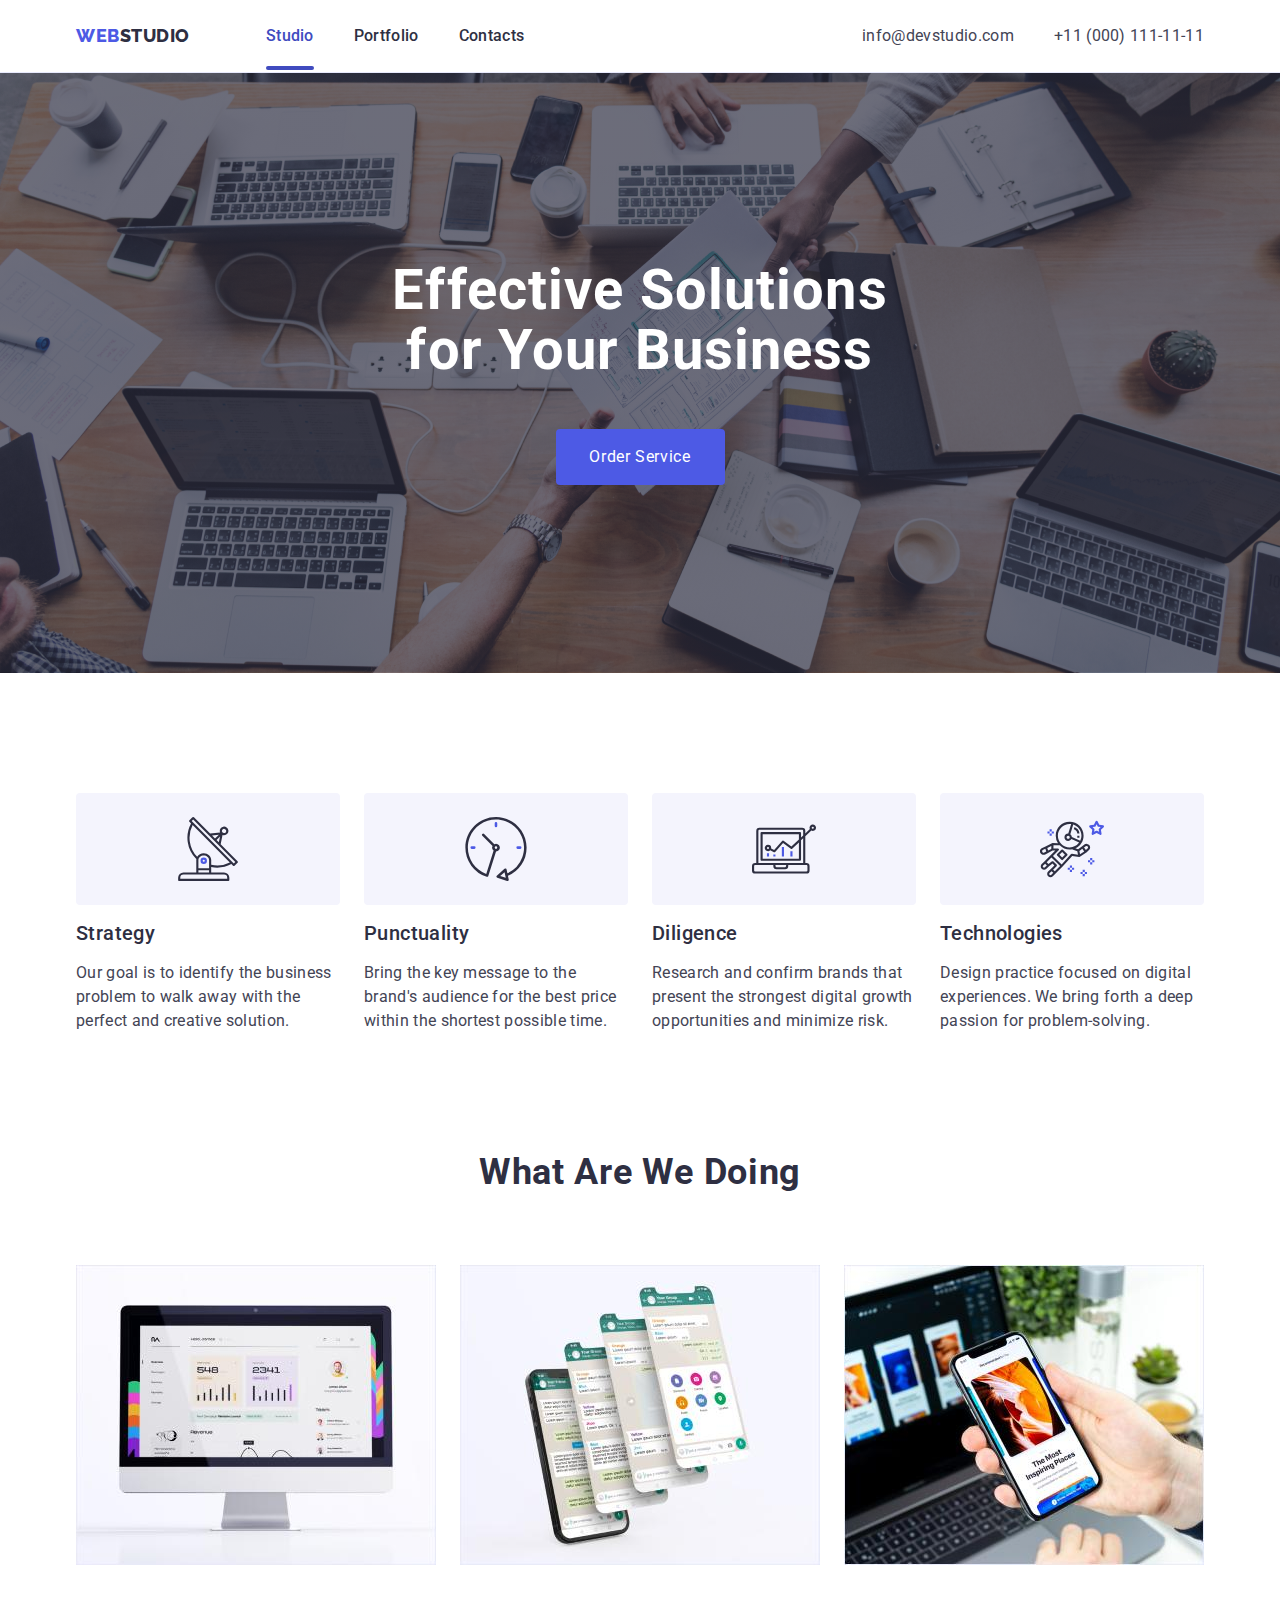
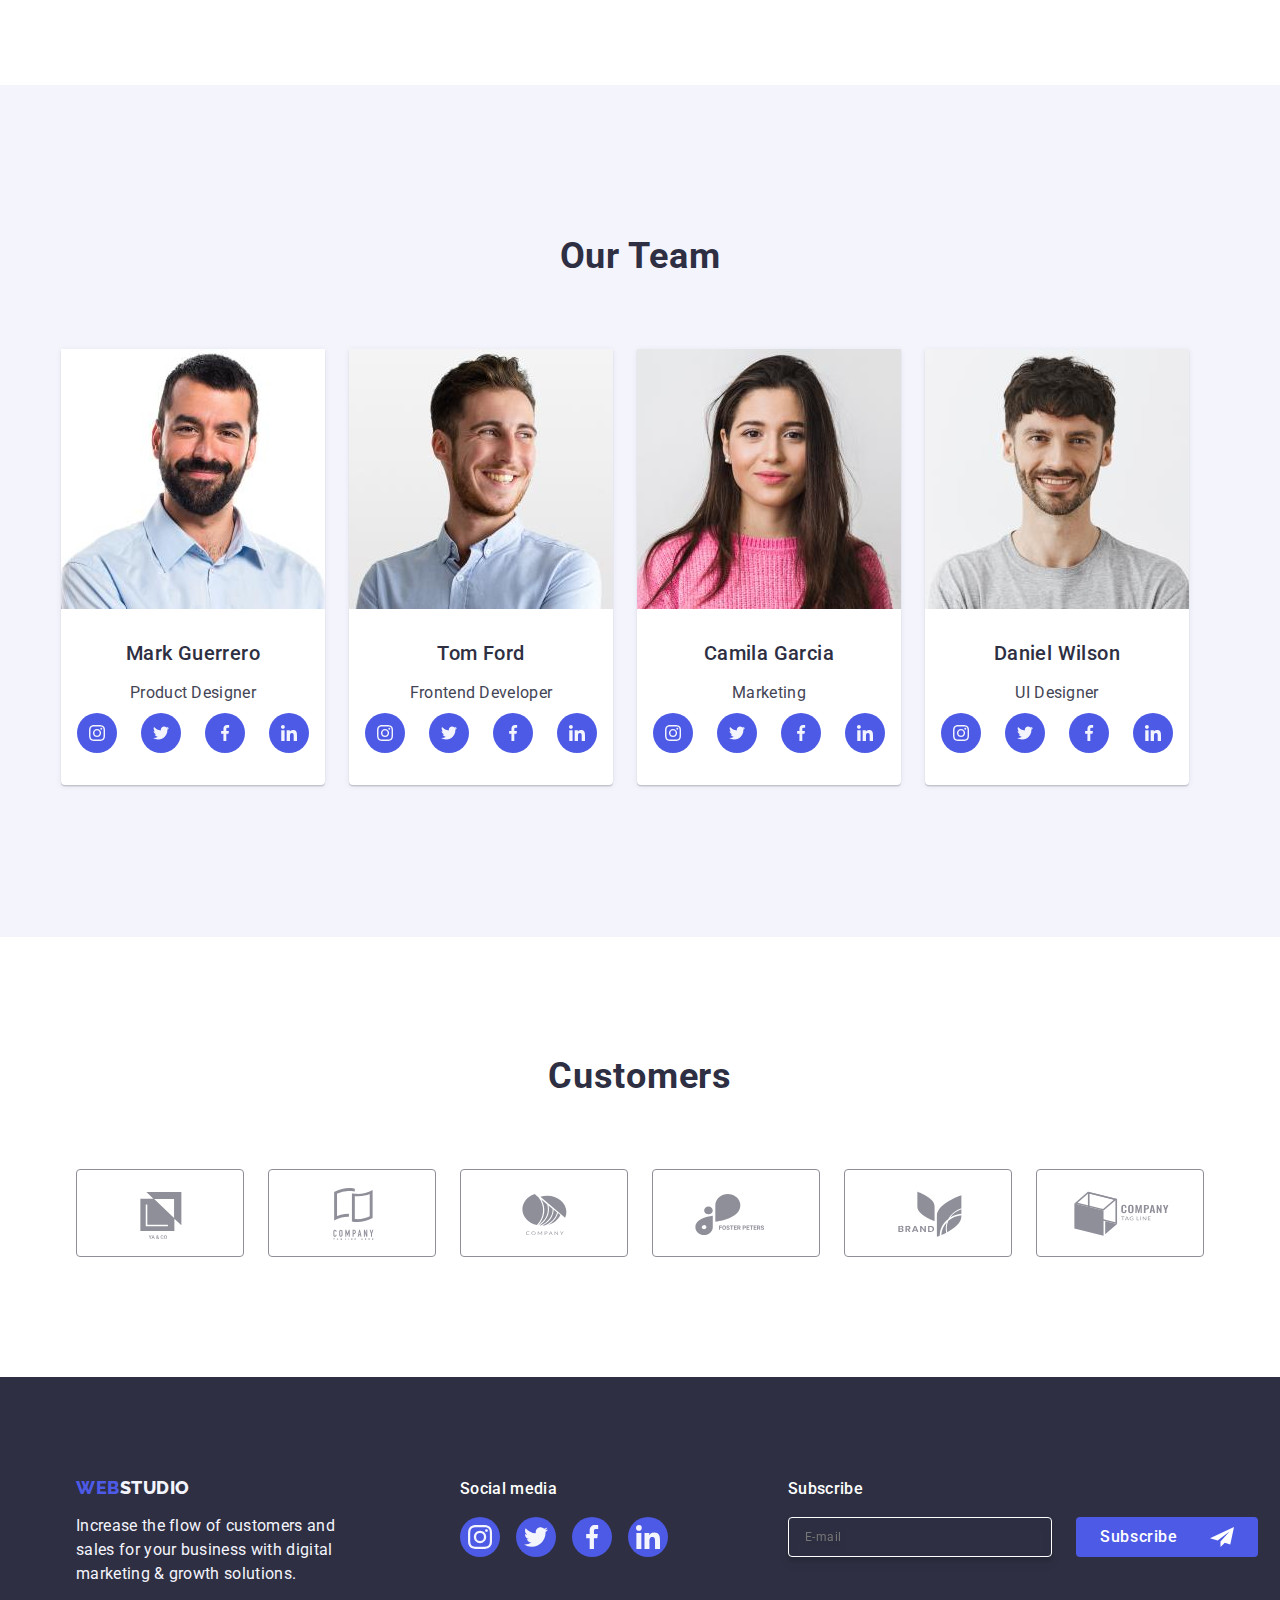
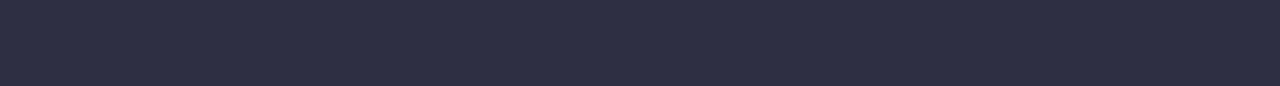
==== index.html @ 80190046 "fixed divs" ====
<!DOCTYPE html>
<html lang="en">
  <head>
    <meta charset="UTF-8" />
    <meta name="viewport" content="width=device-width, initial-scale=1.0" />

    <title>WEBSTUDIO</title>
    <link rel="preconnect" href="https://fonts.googleapis.com" />
    <link rel="preconnect" href="https://fonts.gstatic.com" crossorigin />
    <link
      href="https://fonts.googleapis.com/css2?family=Raleway:wght@800&family=Roboto:wght@400;500;700;900&display=swap"
      rel="stylesheet"
    />
    <link rel="shortcut icon" href="images/Web.png" type="images/Web.png" />
    <link
      href="https://cdn.jsdelivr.net/npm/modern-normalize@2.0.0/modern-normalize.min.css"
      rel="stylesheet"
    />
    <link rel="stylesheet" href="./css/styles.css" />
  </head>
  <body>
    <!--header section-->
    <header class="header">
      <div class="container header-container">
        <nav class="header-nav">
          <a class="logo link" href="./index.html"
            >Web<span class="logo-second">Studio</span></a
          >
          <ul class="list header-list">
            <li>
              <a class="nav-link link current" href="./index.html">Studio</a>
            </li>
            <li>
              <a class="nav-link link" href="./portfolio.html">Portfolio</a>
            </li>
            <li><a class="nav-link link" href="">Contacts</a></li>
          </ul>
        </nav>
        <address class="address">
          <ul class="list address-container">
            <li>
              <a class="nav-contact link" href="mailto:info@devstudio.com"
                >info@devstudio.com</a
              >
            </li>
            <li>
              <a class="nav-contact link" href="tel:+110001111111"
                >+11 (000) 111-11-11</a
              >
            </li>
          </ul>
        </address>
      </div>
    </header>
    <!--main block-->
    <main>
      <!--hero image-->
      <section class="hero-section">
        <div class="container hero-container">
          <h1 class="hero">Effective Solutions for Your Business</h1>
          <button class="btn-hero" type="button" data-modal-open>
            Order Service
          </button>
        </div>
      </section>

      <!--section 1-->
      <section class="section strategy-section">
        <div class="container">
          <h2 class="visually-hidden">Strategy</h2>
          <ul class="list strategy-container">
            <li class="strategy-element">
              <div class="strategy-link">
                <svg class="strategy-icon" width="64" height="64">
                  <use href="./images/icons.svg#icon-antenna"></use>
                </svg>
              </div>
              <h3 class="small_header">Strategy</h3>
              <p class="description">
                Our goal is to identify the business problem to walk away with
                the perfect and creative solution.
              </p>
            </li>
            <li class="strategy-element">
              <div class="strategy-link">
                <svg class="strategy-icon" width="64" height="64">
                  <use href="./images/icons.svg#icon-clock"></use>
                </svg>
              </div>
              <h3 class="small_header">Punctuality</h3>
              <p class="description">
                Bring the key message to the brand's audience for the best price
                within the shortest possible time.
              </p>
            </li>
            <li class="strategy-element">
              <div class="strategy-link">
                <svg class="strategy-icon" width="64" height="64">
                  <use href="./images/icons.svg#icon-diagram"></use>
                </svg>
              </div>
              <h3 class="small_header">Diligence</h3>
              <p class="description">
                Research and confirm brands that present the strongest digital
                growth opportunities and minimize risk.
              </p>
            </li>
            <li class="strategy-element">
              <div class="strategy-link">
                <svg class="strategy-icon" width="64" height="64">
                  <use href="./images/icons.svg#icon-astronaut"></use>
                </svg>
              </div>
              <h3 class="small_header">Technologies</h3>
              <p class="description">
                Design practice focused on digital experiences. We bring forth a
                deep passion for problem-solving.
              </p>
            </li>
          </ul>
        </div>
      </section>
      <!--section 2-->

      <section id="Port" class="section doing-section">
        <div class="container">
          <h2 class="middle_header">What are we doing</h2>
          <ul class="list doing-container">
            <li class="doing-elemment">
              <img
                alt="Doing 1"
                width="360"
                src="./images/section2/Rectangle71.jpg"
              />
            </li>
            <li class="doing-elemment">
              <img
                alt="Doing 2"
                width="360"
                src="./images/section2/Rectangle71_1.jpg"
              />
            </li>
            <li class="doing-elemment">
              <img
                alt="Doing 3"
                width="360"
                src="./images/section2/Rectangle71_2.jpg"
              />
            </li>
          </ul>
        </div>
      </section>
      <!--section 3-->
      <section id="Cont" class="section team-section">
        <div class="container team-container">
          <h2 class="middle_header">Our Team</h2>
          <ul class="list team-list">
            <li class="team-item">
              <img alt="Team 1" width="264" src="./images/section3/img.jpg" />
              <div class="card">
                <h3 class="small_header team-header">Mark Guerrero</h3>
                <p class="description team-description">Product Designer</p>
                <ul class="team-links list">
                  <li class="empty">
                    <a class="team-link" href="">
                      <svg class="team-icon" width="16" height="16">
                        <use href="./images/icons.svg#icon-instagram"></use>
                      </svg>
                    </a>
                  </li>
                  <li class="empty">
                    <a class="team-link" href="">
                      <svg class="team-icon" width="16" height="16">
                        <use href="./images/icons.svg#icon-twitter"></use>
                      </svg>
                    </a>
                  </li>
                  <li class="empty">
                    <a class="team-link" href="">
                      <svg class="team-icon" width="16" height="16">
                        <use href="./images/icons.svg#icon-facebook"></use>
                      </svg>
                    </a>
                  </li>
                  <li class="empty">
                    <a class="team-link" href="">
                      <svg class="team-icon" width="16" height="16">
                        <use href="./images/icons.svg#icon-linkedin"></use>
                      </svg>
                    </a>
                  </li>
                </ul>
              </div>
            </li>
            <li class="team-item">
              <img alt="Team 2" width="264" src="./images/section3/img_1.jpg" />
              <div class="card">
                <h3 class="small_header team-header">Tom Ford</h3>
                <p class="description team-description">Frontend Developer</p>
                <ul class="team-links list">
                  <li>
                    <a class="team-link" href="">
                      <svg class="team-icon" width="16" height="16">
                        <use href="./images/icons.svg#icon-instagram"></use>
                      </svg>
                    </a>
                  </li>
                  <li>
                    <a class="team-link" href="">
                      <svg class="team-icon" width="16" height="16">
                        <use href="./images/icons.svg#icon-twitter"></use>
                      </svg>
                    </a>
                  </li>
                  <li>
                    <a class="team-link" href="">
                      <svg class="team-icon" width="16" height="16">
                        <use href="./images/icons.svg#icon-facebook"></use>
                      </svg>
                    </a>
                  </li>
                  <li>
                    <a class="team-link" href="">
                      <svg class="team-icon" width="16" height="16">
                        <use href="./images/icons.svg#icon-linkedin"></use>
                      </svg>
                    </a>
                  </li>
                </ul>
              </div>
            </li>
            <li class="team-item">
              <img alt="Team 3" width="264" src="./images/section3/img_2.jpg" />
              <div class="card">
                <h3 class="small_header team-header">Camila Garcia</h3>
                <p class="description team-description">Marketing</p>
                <ul class="team-links list">
                  <li>
                    <a class="team-link" href="">
                      <svg class="team-icon" width="16" height="16">
                        <use href="./images/icons.svg#icon-instagram"></use>
                      </svg>
                    </a>
                  </li>
                  <li>
                    <a class="team-link" href="">
                      <svg class="team-icon" width="16" height="16">
                        <use href="./images/icons.svg#icon-twitter"></use>
                      </svg>
                    </a>
                  </li>
                  <li>
                    <a class="team-link" href="">
                      <svg class="team-icon" width="16" height="16">
                        <use href="./images/icons.svg#icon-facebook"></use>
                      </svg>
                    </a>
                  </li>
                  <li>
                    <a class="team-link" href="">
                      <svg class="team-icon" width="16" height="16">
                        <use href="./images/icons.svg#icon-linkedin"></use>
                      </svg>
                    </a>
                  </li>
                </ul>
              </div>
            </li>
            <li class="team-item">
              <img alt="Team 4" width="264" src="./images/section3/img_3.jpg" />
              <div class="card">
                <h3 class="small_header team-header">Daniel Wilson</h3>
                <p class="description team-description">UI Designer</p>
                <ul class="team-links list">
                  <li>
                    <a class="team-link" href="">
                      <svg class="team-icon" width="16" height="16">
                        <use href="./images/icons.svg#icon-instagram"></use>
                      </svg>
                    </a>
                  </li>
                  <li>
                    <a class="team-link" href="">
                      <svg class="team-icon" width="16" height="16">
                        <use href="./images/icons.svg#icon-twitter"></use>
                      </svg>
                    </a>
                  </li>
                  <li>
                    <a class="team-link" href="">
                      <svg class="team-icon" width="16" height="16">
                        <use href="./images/icons.svg#icon-facebook"></use>
                      </svg>
                    </a>
                  </li>
                  <li>
                    <a class="team-link" href="">
                      <svg class="team-icon" width="16" height="16">
                        <use href="./images/icons.svg#icon-linkedin"></use>
                      </svg>
                    </a>
                  </li>
                </ul>
              </div>
            </li>
          </ul>
        </div>
      </section>
      <!--section 4-->
      <section class="section customers-section">
        <div class="container">
          <h2 class="middle_header">Customers</h2>
          <ul class="list customers-list">
            <li class="customers-item">
              <a href="" class="customers-link">
                <svg class="customers-icon" width="104" height="56">
                  <use href="./images/icons.svg#icon-Logo-6"></use>
                </svg>
              </a>
            </li>
            <li class="customers-item">
              <a href="" class="customers-link">
                <svg class="customers-icon" width="104" height="56">
                  <use href="./images/icons.svg#icon-Logo-7"></use>
                </svg>
              </a>
            </li>
            <li class="customers-item">
              <a href="" class="customers-link">
                <svg class="customers-icon" width="104" height="56">
                  <use href="./images/icons.svg#icon-Logo-8"></use>
                </svg>
              </a>
            </li>
            <li class="customers-item">
              <a href="" class="customers-link">
                <svg class="customers-icon" width="104" height="56">
                  <use href="./images/icons.svg#icon-Logo-11"></use>
                </svg>
              </a>
            </li>
            <li class="customers-item">
              <a href="" class="customers-link">
                <svg class="customers-icon" width="104" height="56">
                  <use href="./images/icons.svg#icon-Logo-9"></use>
                </svg>
              </a>
            </li>
            <li class="customers-item">
              <a href="" class="customers-link">
                <svg class="customers-icon" width="104" height="56">
                  <use href="./images/icons.svg#icon-Logo-10"></use>
                </svg>
              </a>
            </li>
          </ul>
        </div>
      </section>
    </main>
    <footer class="footer">
      <div class="container footer-container">
        <div class="footer-info">
          <a class="logo link logo-footer" href="./index.html"
            >Web<span class="logo-third">Studio</span>
          </a>
          <p class="summary">
            Increase the flow of customers and sales for your business with
            digital marketing & growth solutions.
          </p>
        </div>
        <div class="footer-info">
          <p class="footer-social">Social media</p>
          <ul class="footer-social-links list">
            <li class="empty">
              <a class="footer-social-link" href="#">
                <svg class="footer-social-icon" width="24" height="24">
                  <use href="./images/icons.svg#icon-instagram"></use>
                </svg>
              </a>
            </li>
            <li class="empty">
              <a class="footer-social-link" href="#">
                <svg class="footer-social-icon" width="24" height="24">
                  <use href="./images/icons.svg#icon-twitter"></use>
                </svg>
              </a>
            </li>
            <li class="empty">
              <a class="footer-social-link" href="#">
                <svg class="footer-social-icon" width="24" height="24">
                  <use href="./images/icons.svg#icon-facebook"></use>
                </svg>
              </a>
            </li>
            <li class="empty">
              <a class="footer-social-link" href="#">
                <svg class="footer-social-icon" width="24" height="24">
                  <use href="./images/icons.svg#icon-linkedin"></use>
                </svg>
              </a>
            </li>
          </ul>
        </div>
        <div class="empty">
          <p class="footer-subscribe-text">Subscribe</p>
          <form name="subscribe_form" class="footer-subscribe-form">
            <label class="empty">
              <input
                type="email"
                name="subscribe-email"
                placeholder="E-mail"
                class="footer-subscribe-input"
            /></label>
            <button type="submit" class="footer-subscribe-button">
              Subscribe
              <svg class="footer-subscribe-icon" width="24" height="24">
                <use href="./images/icons.svg#icon-send"></use>
              </svg>
            </button>
          </form>
        </div>
      </div>
    </footer>
    <div class="backdrop is-hidden" data-modal>
      <div class="modal">
        <button type="button" class="modal-button" data-modal-close>
          <svg class="modal-svg" width="8" height="8">
            <use href="./images/icons.svg#icon-close-black"></use>
          </svg>
        </button>
        <p class="modal-header">
          Leave your contacts and we will call you back
        </p>
        <form name="order_form" autocomplete="on">
          <div class="modal-form">
            <label class="modal-label" for="user-name">
              <span class="modal-header-name">Name</span>
            </label>
            <div class="modal-input-container">
              <input
                class="modal-input"
                type="text"
                name="user-name"
                id="user-name"
              />
              <svg class="modal-icon" width="8" height="8">
                <use href="./images/icons.svg#icon-person"></use>
              </svg>
            </div>
            </div>
            <div class="modal-form">
            <label class="modal-label" for="order-phone">
              <span class="modal-header-name">Phone</span>
            </label>
            <div class="modal-input-container">
              <input
                class="modal-input"
                type="tel"
                name="order-phone"
                id="order-phone"
              />
              <svg class="modal-icon" width="8" height="8">
                <use href="./images/icons.svg#icon-phone"></use>
              </svg>
            </div>
            </div>
            <div class="modal-form">
            <label class="modal-label" for="order-email">
              <span class="modal-header-name">Email</span>
            </label>
            <div class="modal-input-container">
              <input
                class="modal-input"
                type="email"
                name="order-email"
                id="order-email"
              />
              <svg class="modal-icon" width="" height="">
                <use href="./images/icons.svg#icon-email"></use>
              </svg>
            </div>
            </div>
            <div class="modal-input-container">
            <label class="modal-label" for="user-comment">
              <span class="modal-header-name">Comment</span>
            </label>
            <textarea
              name="user-comment"
              id="user-comment"
              class="modal-textarea"
              placeholder="Text Input"
              rows="4"
            >
            </textarea>
            </div>
            <div>
              <label class="modal-accept">
                <input class="checkbox visually-hidden" type="checkbox" />
                <span class="custom-checkbox">
                  <svg class="custom-checkbox-icon" width="10" height="8">
                    <use href="./images/icons.svg#icon-check"></use>
                  </svg>
                </span>
                <span class="modal-accept-text">
                  I accept the terms and conditions of the
                  <a class="modal-link" href="">Privacy Policy</a>
                </span>
              </label>
            </div>

            <button class="btn-hero" type="submit">Send</button>
          </div>
        </form>
      </div>
    </div>
    <script src="./js/modal.js"></script>
  </body>
</html>
---- css/styles.css ----
:root {
    --body_bgr: #FFFFFF;
    --main-color: #0000FF;
    --cloud: #F4F4FD;
    --small-radius: 4px;
    --iris:#4D5AE5;
    --lightslate: #8E8F99;
    --ocean:#404bbf;
    --grey: #2E2F42B2;
}

*,
*::before,
*::after {
    box-sizing: border-box;
}

/* Reset */
h1,h2,h3,h4,h5,h6,p {
    margin: 0;
}
ul, ol {
    margin: 0;
    padding: 0;
}

img{
    display: block;
}
.visually-hidden {
    position: absolute;
    width: 1px;
    height: 1px;
    margin: -1px;
    border: 0;
    padding: 0;
    
    white-space: nowrap;
    clip-path: inset(100%);
    clip: rect(0 0 0 0);
    overflow: hidden;
}

body{
    font-family: Roboto, sans-serif;
    color: #434455;
    background-color: var(--body_bgr);
}

.middle_header{
    font-weight: 700;
    font-size: 36px;
    line-height: 40px;
    letter-spacing: 0.02em;
    text-align: center;
    color: #2e2f42;
    line-height: 1.11;
    text-transform: capitalize;  
    margin-bottom: 72px;
}
.small_header{
    letter-spacing: 0.02em;
    font-weight: 500;
    font-size: 20px;
    line-height: 1.2;
    letter-spacing: 0.02em;
    color: #2e2f42;
    margin-bottom: 8px;
}
.nav-link{
    position: relative;
    font-weight: 500;
    font-size: 16px;
    line-height: 1.5;
    letter-spacing: 0.02em;
    color: #2E2F42;
    padding: 24px 0;
    transition: color 250ms cubic-bezier(0.4, 0, 0.2, 1)
}
.current {
    color: #404bbf;
}
.nav-link.current::after {
    position: absolute;
    content: "";
    display: block;
    height: 4px;
    width: 100%;
    left: 0;
    bottom: -1px;
    border-radius: 2px;
    background-color: #404BBF;
}
.nav-link:hover {
    color: #404BBF;
}

.nav-link:focus {
    color: #404BBF;    
}

.nav-contact{
    font-size: 16px;
    line-height: 24px;
    letter-spacing: 0.02em; 
    color: #434455;
    transition: color 250ms cubic-bezier(0.4, 0, 0.2, 1)
}

.nav-contact:focus{
    color: #404BBF;
}

.nav-contact:hover{
    color: #404BBF;
}

.address{
    font-style: normal;
}

.address-container{
    display: flex;
    align-items:center;
    justify-content: space-between;
    gap: 40px;
}

.section {
    /*
    padding-top: 60px;
    padding-bottom: 60px; */
}

.btn-hero{
    cursor: pointer;
    /* IRIS */
    background: #4D5AE5;
    font-family: inherit;
    font-size: 16px;
    line-height: 24px;
    letter-spacing: 0.04em;
    color: #FFFFFF;
    padding: 16px 32px;
    display: block;
    min-width: 169px;
    height: 56px;
    border: none;
    border-radius: 4px;
    margin: 0 auto 0 auto;
    transition: background-color 250ms cubic-bezier(0.4, 0, 0.2, 1)
}
.btn-hero:focus{
    background: #404BBF;
}
.btn-hero:hover{
    background: #404BBF;
   
}

.logo{
    font-family: 'Raleway', sans-serif;
    letter-spacing: 0.03em;
    font-weight: 800;
    font-size: 18px;
    line-height: 1.17;
    text-transform: uppercase;
    /* IRIS */
    color: #4D5AE5; 
    margin-right: 76px;
    display: inline-block;
}

.logo-second{
    color: #2E2F42; 
}

.link{
    text-decoration: none
}

.list{
    list-style: none
}

.hero-section{
    
    padding-top: 188px;
    padding-bottom: 188px;
    background-image: linear-gradient(rgba(46, 47, 66, 0.7), rgba(46, 47, 66, 0.7)), url(../images/people-office.jpg);
    background-repeat: no-repeat;
    background-position: center;
    background-size: cover;
    max-width: 1440px;
    margin: 0 auto;
}

.hero{
    font-weight: 700;
    font-size: 56px;
    line-height: 1.07;
    text-align: center;
    letter-spacing: 0.02em;
    color: #FFFFFF; 
    max-width: 496px;      
}

.hero-container {
    display: flex;
    flex-direction: column;
    align-items: center;
    gap: 48px;
}

.description{
    font-size: 16px;
    line-height: 1.5;
    letter-spacing: 0.02em;
    letter-spacing: 0.02em;
    color: #434455;
}
.team-description{
        text-align: center;
}
.summary{
    font-size: 16px;
    line-height: 24px;
    letter-spacing: 0.02em;
    color: #F4F4FD;
    width: 264px;
}
.logo-footer{
    margin-bottom: 16px;
}
.customers-link {
    width: 168px;
    height: 88px;
    border-radius: 4px;
    border: 1px solid var(--lightslate);
    display: flex;
    align-items: center;
    justify-content: center;
    color:#8e8f99;
    transition: border-color 250ms cubic-bezier(0.4, 0, 0.2, 1), color 250ms cubic-bezier(0.4, 0, 0.2, 1);
}
.customers-link:hover {
    color: #404bbf;
    border-color: #404BBF;
}
.customers-link:focus {
    color: #404bbf;
    border-color: #404BBF;
}
.customers-icon {
    fill: currentColor;
    color: #8E8F99;
}
.customers-link:hover .customers-icon{
    color: #404BBF;
    transition: fill 250ms cubic-bezier(0.4, 0, 0.2, 1)
}
.customers-link:focus .customers-icon {
    color: #404BBF;
    transition: fill 250ms cubic-bezier(0.4, 0, 0.2, 1)
}
.customers-list {
    display: flex;
    align-items: center;
    justify-content: center;
    gap: 24px;
}

.customers-section {
    padding: 120px 0
}
.footer{
    background: #2E2F42;
    padding-top: 100px;
    padding-bottom: 100px;
}
.logo-third{
    color: #f4f4fd;
}
.btn-portfolio{
    color: #4D5AE5;
    font-family: inherit;
    cursor: pointer;
    font-size: 16px;
    font-weight: 500;
    line-height: 1.5;
    letter-spacing: 0.04em;
    background: #F4F4FD;
    padding: 12px 24px;
    border: 1px solid #e7e9fc;
    border-radius: 4px;
    transition: 
        color 250ms cubic-bezier(0.4, 0, 0.2, 1),
        background-color 250ms cubic-bezier(0.4, 0, 0.2, 1),
        border-color 250ms cubic-bezier(0.4, 0, 0.2, 1),
        box-shadow 250ms cubic-bezier(0.4, 0, 0.2, 1);
}

.btn-portfolio:focus{
    color: #FFFFFF;
    background: #404BBF;
    border: 1px solid transparent;
    box-shadow: 0px 3px 1px rgba(0, 0, 0, 0.1), 0px 2px 1px rgba(0, 0, 0, 0.08), 0px 2px 2px rgba(0, 0, 0, 0.12);
}
.btn-portfolio:hover{
    color: #FFFFFF;
    background: #404BBF;
    border: 1px solid transparent;   
    box-shadow: 0px 3px 1px rgba(0, 0, 0, 0.1), 0px 2px 1px rgba(0, 0, 0, 0.08), 0px 2px 2px rgba(0, 0, 0, 0.12);
}
.team-section{
    background-color: #F4F4FD;
    background: var(--cloud);
    padding: 120px 0;
}
.team-item{
    background-color: #FFFFFF;
    border-radius: 0px 0px 4px 4px;
    background: var(--white, #FFF);
    box-shadow: 0px 2px 1px 0px rgba(46, 47, 66, 0.08), 0px 1px 1px 0px rgba(46, 47, 66, 0.16), 0px 1px 6px 0px rgba(46, 47, 66, 0.08);
}
.team-icon{
    fill: var(--cloud);
}
.card{
    display: flex;
    width: 232px;
    flex-direction: column;
    justify-content: center;
    align-items: center;
    gap: 8px;
    padding: 32px 0;    
    margin: 0 auto;
}

.container {
   margin-left: auto;
   margin-right: auto;
   padding-left: 15px;
   padding-right: 15px;
   width: 1158px; /*+30px*/ 
}

.header{
    padding-top: 24px;
    padding-bottom: 24px;
    border-bottom: 1px solid #e7e9fc;
    /* Does it make a difference? */
    box-shadow: 0px 2px 1px rgba(46, 47, 66, 0.08),
        0px 1px 1px rgba(46, 47, 66, 0.16),
        0px 1px 6px rgba(46, 47, 66, 0.08);;
}

.header-container{
    display:flex;
    flex-direction: row;
    align-items:center;
    justify-content:space-between;
}

.header-nav{
    display:flex;
    align-items: center;
}
.header-list{
    display:flex;
    align-items: center;
    gap: 40px;
    position: relative;

}
.strategy-container{
    display: flex;
    align-items: center;
    gap: 24px;
}
.doing-container {
    display: flex;
    gap: 24px;
    align-items: center;
    margin-top: 72px;
}
.doing-elemment{
    width: 360px;
}
.strategy-element {
    display: flex;
    width: 264px;
    flex-direction: column;
    align-items: flex-start;
    gap: 8px;
}
.strategy-section {
    padding: 120px 0;
    
}
.strategy-icon {
    margin: 0 auto;
    fill: #f4f4fd;
}
.strategy-link {
    display: flex;
    justify-content: center;
    align-items: center;
    width: 264px;
    height: 112px;
    background: var(--cloud);
    border-radius: var(--small-radius);
    margin-bottom: 8px;
}
.doing-section {
    padding-bottom: 120px;
}
.team-list {
    display: flex;
    gap: 24px;
    align-items: center;
    margin-top: 72px; 
       
}
.team-container{
    padding: 32px 0;
}
.team-header{
    text-align: center;
    margin-bottom: 8px;
}
.team-link {
    width: 40px;
    height: 40px;
    background-color: var(--iris);
    fill: #fdf4f9;
    border-radius: 50%;
    display: flex;
    align-items: center;
    justify-content: center;
    transition: background-color 250ms cubic-bezier(0.4, 0, 0.2, 1);
}

.team-link:hover,
.team-link:focus {
    background-color: var(--ocean); 
}

.team-links {
    margin: 0 auto;
    display: flex;
    align-items: center;
    justify-content: center;
    gap: 24px;

}
.footer-container {
    display: flex;
    align-items: baseline;
    flex-shrink: 0;
}

.footer-info {
    margin-right: 120px;
}

.footer-social{
    color: white;
    font-family: Roboto;
    font-size: 16px;
    font-style: normal;
    font-weight: 500;
    line-height: 24px;
    letter-spacing: 0.32px;
    margin-bottom: 16px;
}

.footer-social-links{
    margin: 0 auto;
    display: flex;
    align-items: center;
    justify-content: center;
    gap: 16px;
}
.footer-social-link{
    width: 40px;
    height: 40px;
    background-color: var(--iris);
    fill: #f4f4fd;
    border-radius: 50%;
    display: flex;
    align-items: center;
    justify-content: center;
    transition: background-color 250ms cubic-bezier(0.4, 0, 0.2, 1)
}

.footer-social-link:hover,
.footer-social-link:focus {
    background-color: #31d0aa;
}

.footer-subscribe-text {
    color: var(--white, #FFF);
    font-size: 16px;
    font-weight: 500;
    line-height: 24px;
    letter-spacing: 0.32px;
    margin-bottom: 16px;
}
.footer-subscribe-input {
    width: 264px;
    height: 40px;
    border-radius: 4px;
    border: 1px solid var(--white, #FFF);
    background-color: transparent;
    box-shadow: 0px 4px 4px 0px rgba(0, 0, 0, 0.15);
    color: var(--white, #FFF);
    font-size: 12px;
    line-height: 1.5;
    letter-spacing: 0.48px;
    padding: 8px 16px;
    filter: drop-shadow(0px 4px 4px rgba(0, 0, 0, 0.15));
}

.footer-subscribe-button{
    min-width: 165px;
    cursor: pointer;
    display: inline-flex;
    padding: 8px 24px;
    justify-content: center;
    align-items: center;
    gap: 16px;
    border: none;
    border-radius: 4px;
    background: var(--iris, #4D5AE5);
    color: var(--white, #FFF);
    text-align: center;
    font-size: 16px;
    font-weight: 500;
    line-height: 24px;
    letter-spacing: 0.64px;
    transition: background 250ms cubic-bezier(0.4, 0, 0.2, 1)
}

.footer-subscribe-button:focus {
    background: #404BBF;
}

.footer-subscribe-button:hover {
    background: #404BBF;
}


.footer-subscribe-icon {
    margin-left: 16px;
    fill: var(--white, #FFF);
}
.footer-subscribe-form{
    display: flex;
    gap: 24px;
    align-items: center;
}
.portfolio-filters {
    display: flex;
    align-items: center;
    gap: 24px;
    justify-content: center;
    margin-bottom: 72px;
}
.portfolio-section {
    padding-top: 96px;
    padding-bottom: 120px;
}
.portfolio{
    display: flex;
    align-items: center;
    flex-wrap: wrap;
    row-gap: 48px;
    column-gap: 24px;
    padding-bottom: 120px;
}
.portfolio-card{
    border: 1px solid #e7e9fc;
    border-top: none;
    padding: 32px 16px;
}
.portfolio-item{
    width: calc((100% - 48px) / 3);
    height: 100%;
}
.portfolio-item:hover {
    box-shadow: 0px 2px 1px 0px rgba(46, 47, 66, 0.08), 0px 1px 1px 0px rgba(46, 47, 66, 0.16), 0px 1px 6px 0px rgba(46, 47, 66, 0.08);
}
.portfolio-link{
    display: block;
    box-shadow: 250ms cubic-bezier(0.4, 0, 0.2, 1);
    transition: box-shadow 250ms cubic-bezier(0.4, 0, 0.2, 1);
    /* для плавної появи тіні */
}
.portfolio-link:hover{
    box-shadow: 0px 1px 6px rgba(46, 47, 66, 0.08), 0px 1px 1px rgba(46, 47, 66, 0.16), 0px 2px 1px rgba(46, 47, 66, 0.08);
}
.backdrop{
    position: fixed;
    top: 0;
    left: 0;
    width: 100%;
    height: 100%;
    background-color: rgba(46, 47, 66, 0.4);
    transition: opacity 250ms cubic-bezier(0.4, 0, 0.2, 1), visibility 250ms cubic-bezier(0.4, 0, 0.2, 1);
}
.is-hidden{
    opacity: 0;
    pointer-events: none;
    visibility: hidden;
}

.empty {
}
.modal-header{
    display: block;
    width: 360px;
    color: var(--navyblue, #2E2F42);
    text-align: center;
    font-size: 16px;
    font-weight: 500;
    line-height: 1.5;
    text-align: center;
    letter-spacing: 0.02em;
    margin-bottom: 16px;
}
.modal-form {
    margin-bottom: 8px;
}
.modal-input-container{
    position: relative;
    margin-bottom: 8px;
}
.modal-label {
    display: block;
    margin-bottom: 8px;
    position: relative;
    font-size: 12px;
    line-height: 1.17;
    margin-bottom: 4px;
    letter-spacing: 0.04em;
    color: #8e8f99;
}
.modal-input{
    color: var(--navyblue-modal, rgba(46, 47, 66, 0.40));
    font-size: 12px;
    line-height: 14px;
    letter-spacing: 0.48px;
    width: 100%;
    height: 40px;
    padding: 11px 38px;
    border-radius: 4px;
    border: 1px solid var(--navyblue-modal, rgba(46, 47, 66, 0.40));
    outline: transparent;
    transition: border 250ms cubic-bezier(0.4, 0, 0.2, 1);
}
.modal-input:focus, .modal-textarea:focus {
    border: 1px solid var(--iris, #4D5AE5);
}
.modal-input:focus + .modal-icon {
    fill: var(--iris, #4D5AE5);
}
.modal-header-name {
    color: var(--lightslate, #8E8F99); 
    /* Small Text */
    font-size: 12px;
    line-height: 14px;
    letter-spacing: 0.48px;
    display: block;
    margin-bottom: 4px;
}
.modal-icon{
    fill: #2E2F42;
    width: 18px;
    height: 18px;
    margin: 3px 0;
    position: absolute;
    bottom: 8px;
    left: 16px;
    transition: fill 250ms cubic-bezier(0.4, 0, 0.2, 1);
}
.modal-textarea{
    color: var(--navyblue-modal, rgba(46, 47, 66, 0.40));
    font-size: 12px;
    line-height: 14px;
    letter-spacing: 0.48px;
    height: 120px;
    width: 100%;
    border-radius: 4px;
    border: 1px solid var(--navyblue-modal, rgba(46, 47, 66, 0.40));
    padding: 8px 16px;
    resize: none;
    outline: transparent;
    transition: border 250ms cubic-bezier(0.4, 0, 0.2, 1);
}
.modal-accept {
    margin-bottom: 24px;
    display: flex;
    align-items: center;
    gap: 8px;
}


.checkbox:checked + .custom-checkbox {
    border-color: var(--ocean, #404BBF);
    background-color: var(--ocean, #404BBF);
}
.custom-checkbox-icon{
    opacity: 0;
    transition: opacity 250ms cubic-bezier(0.4, 0, 0.2, 1)
}

.checkbox:checked + .custom-checkbox > .custom-checkbox-icon {
    opacity: 100%;
}
.custom-checkbox {
    display: flex;
    align-items: center;
    justify-content: center;
    width: 16px;
    height: 16px;
    border-radius: 2px;
    border: 1px solid var(--navyblue-modal, rgba(46, 47, 66, 0.40));
    transition: border-color 250ms cubic-bezier(0.4, 0, 0.2, 1),
                background-color 250ms cubic-bezier(0.4, 0, 0.2, 1);
}

.modal-accept-text {
    color: #8E8F99;
    font-size: 12px;
    line-height: 14px;
    letter-spacing: 0.48px;
    user-select: none;
}
.modal-link{
    line-height: 16px;
    text-decoration-line: underline;
    color: var(--iris, #4D5AE5);
}

.modal{
    position: absolute;
    top: 50%;
    left: 50%;
    transform: translate(-50%, -50%) scale(1);
    width: 408px;
    min-height: 584px;
    background: #fcfcfc;
    box-shadow: 0px 1px 1px rgba(0, 0, 0, 0.14), 0px 1px 3px rgba(0, 0, 0, 0.12), 0px 2px 1px rgba(0, 0, 0, 0.2);
    border-radius: 4px;
    transition: transform 250ms cubic-bezier(0.4, 0, 0.2, 1);
    padding: 76px 24px 24px 24px;
}
.modal-button{
    position: absolute;
    top: 24px;
    right: 24px;
    width: 24px;
    height: 24px;
    border-radius: 50%;
    display: flex;
    align-items: center;
    justify-content: center;
    background-color: #e7e9fc;
    border: 1px solid rgba(0, 0, 0, 0.1);
    padding: 0;
    cursor: pointer;
    transition: background-color 250ms cubic-bezier(0.4, 0, 0.2, 1), border 250ms cubic-bezier(0.4, 0, 0.2, 1);

.form {
    padding: 40px;
}    
input:not([type 'checkbox']),{
        display: block;
        width: 80px;
        height: 60;
        margin-bottom: 20px;
    }
}
.modal-button:hover{
    background-color: #404bbf;
    border: none;
    fill: #ffffff
}
.modal-button:focus {
    background-color: #404bbf;
    border: none;
    fill: #ffffff
}
.modal-svg{
    transition: fill 250ms cubic-bezier(0.4, 0, 0.2, 1);
}
.modal-svg:hover{
    fill: #ffffff
}
.modal-svg:focus {
    fill: #ffffff
}

/* Overlay panels */
.overlay-div
{
    position: relative;
    overflow: hidden;   
}

.overlay-div:hover .overlay-text{
    transform: translateY(0);
}
.overlay-text {
    color: var(--cloud, #F4F4FD);
    background: var(--iris, #4D5AE5);
    padding: 40px 32px;
    height: 100%;
    font-size: 16px;
    font-style: normal;
    font-weight: 400;
    line-height: 24px;
    letter-spacing: 0.32px;
    position: absolute;
    top: 0;
    left: 0;

    transform: translateY(100%);
    transition: transform 250ms cubic-bezier(0.4, 0, 0.2, 1);
}
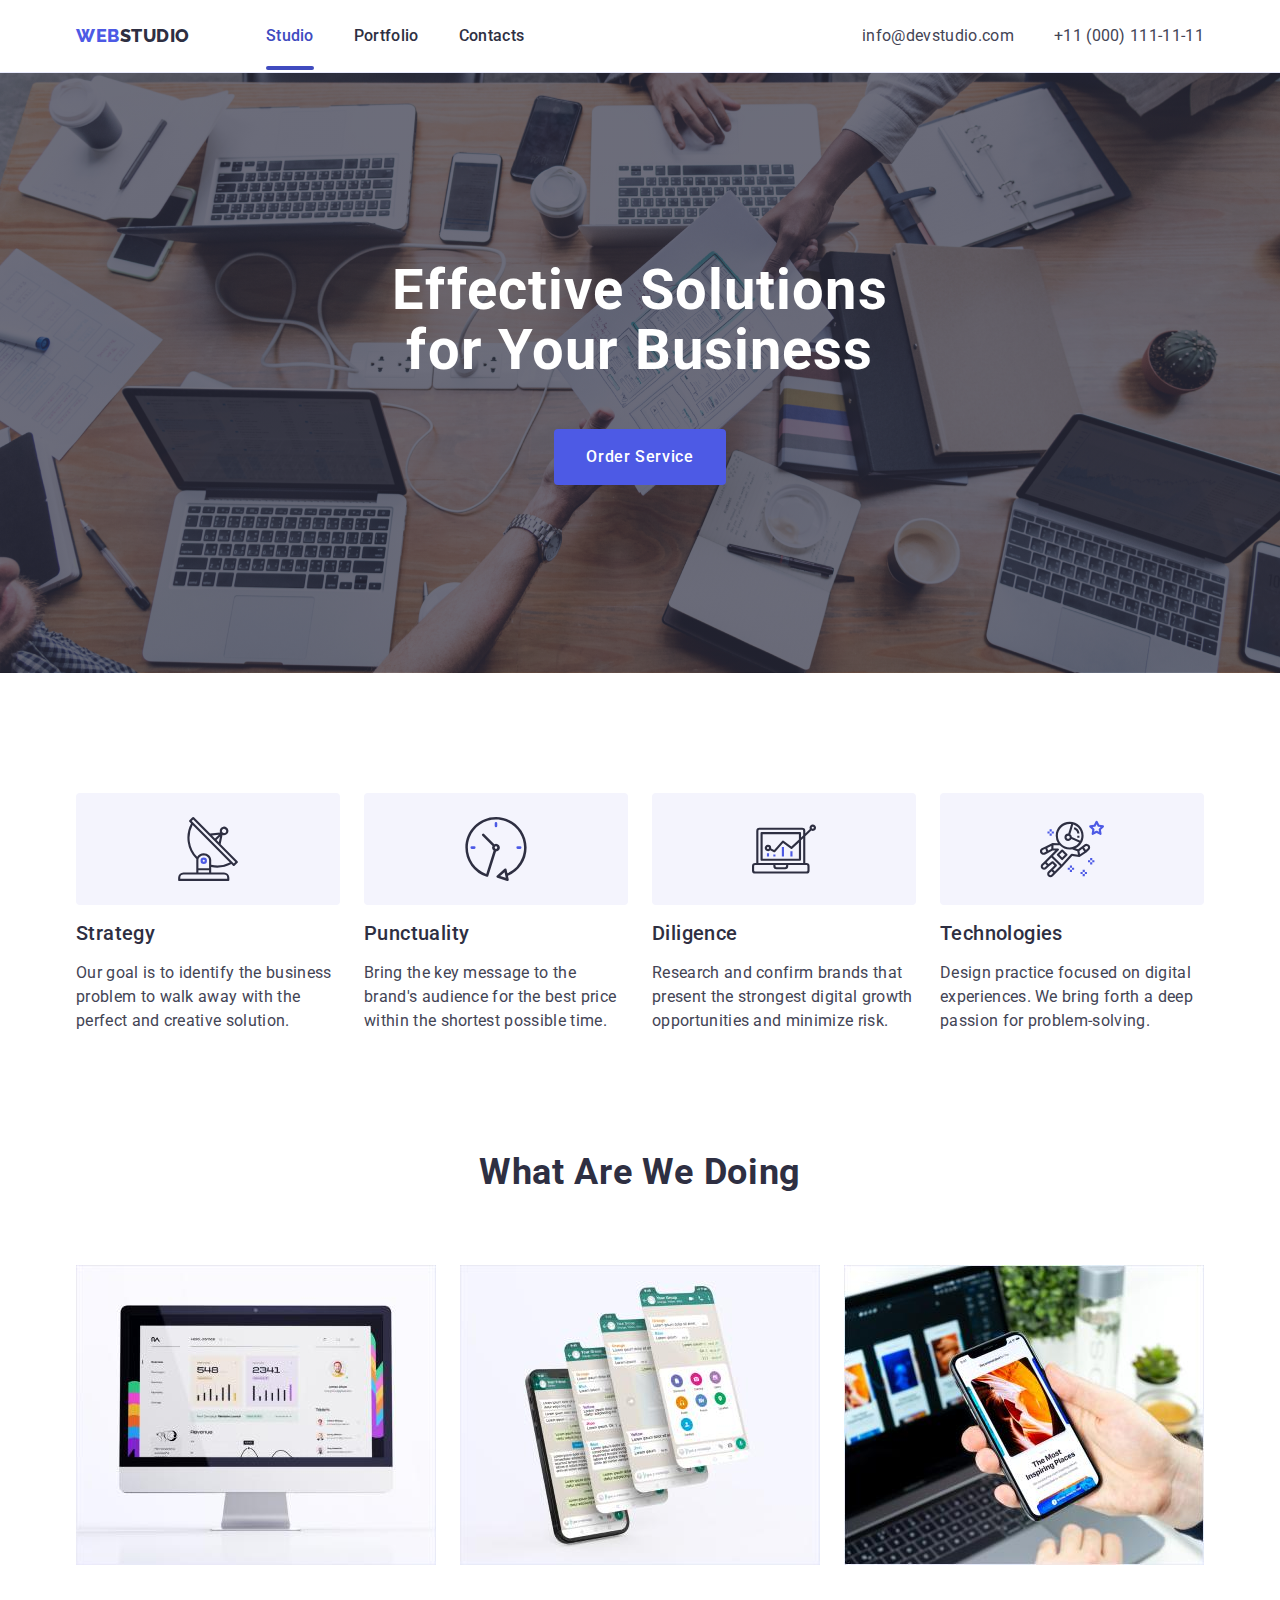
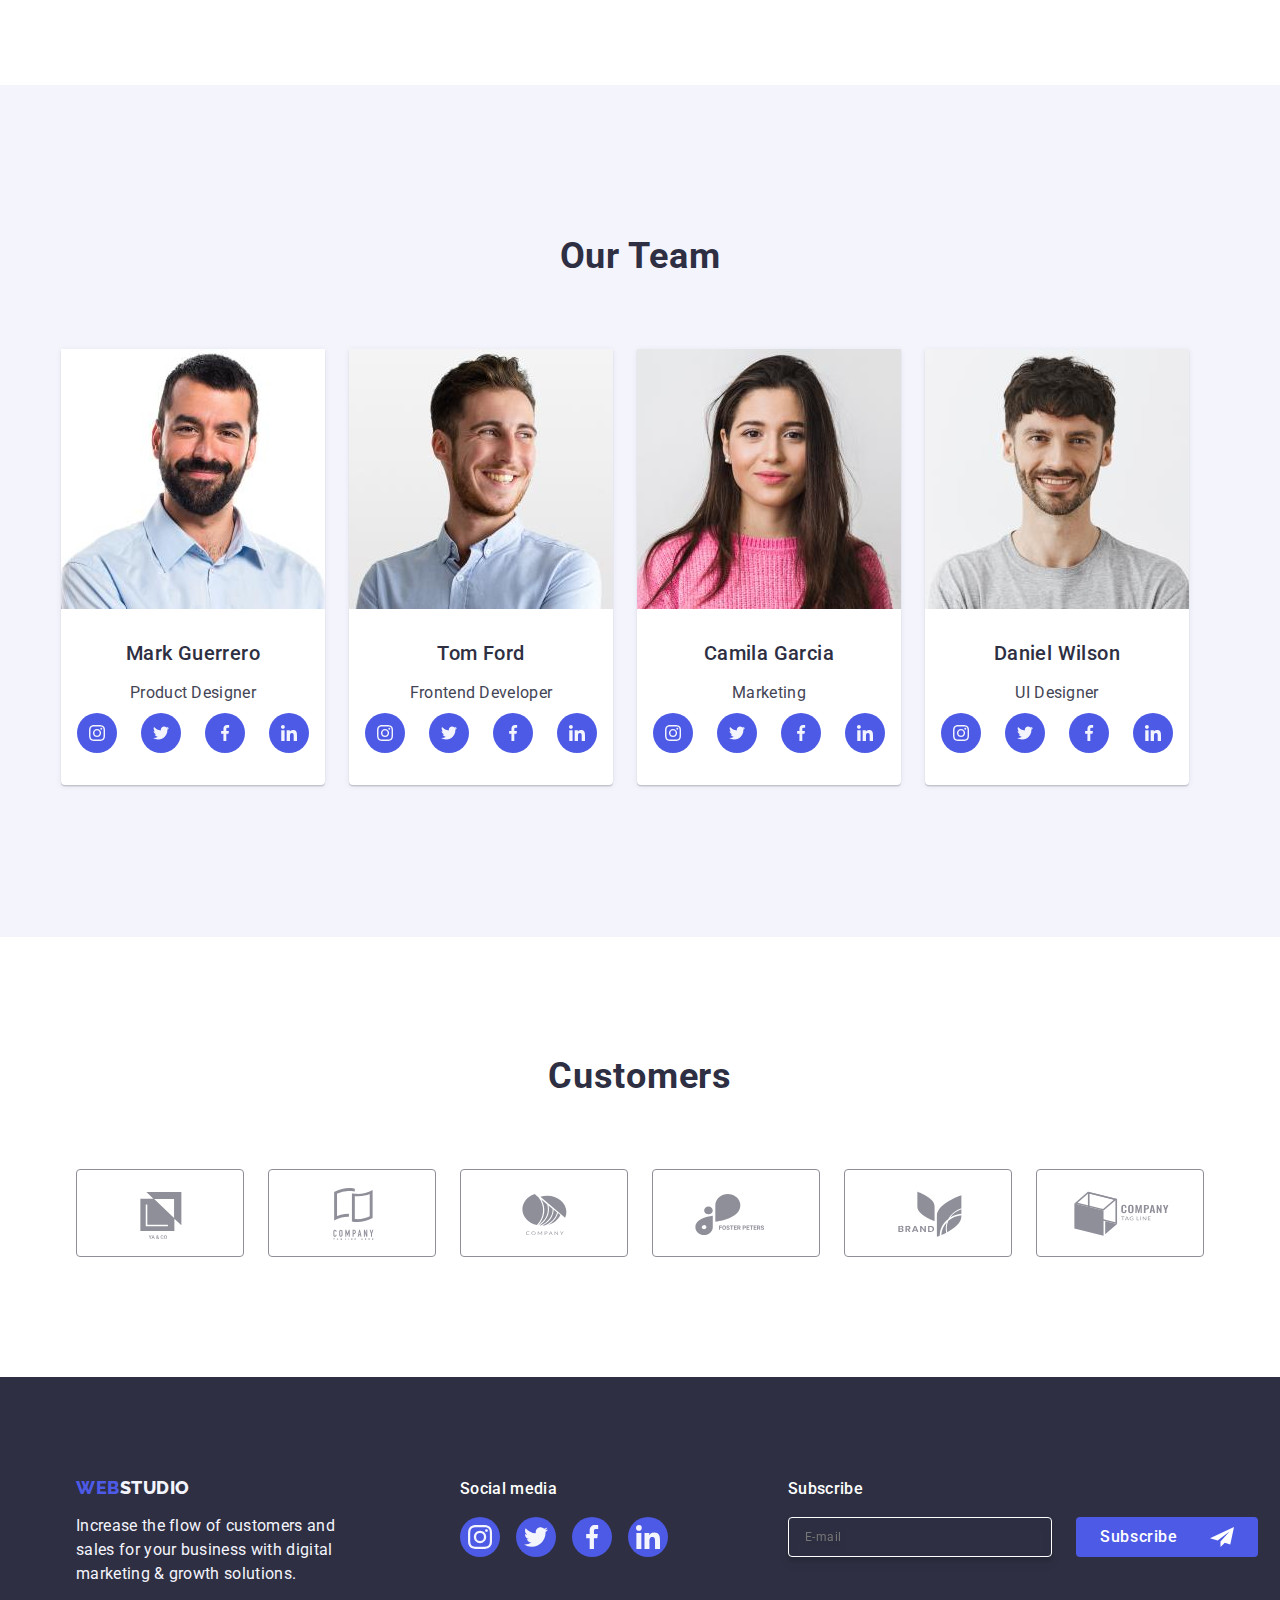
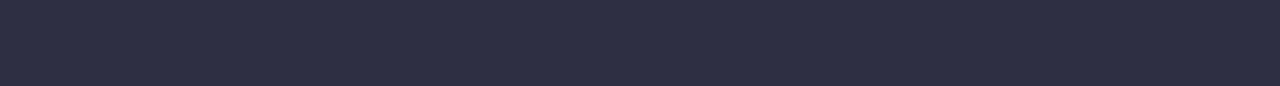
==== commit 7f182ab6: "small fix" ====
--- a/index.html
+++ b/index.html
@@ -447,8 +447,8 @@
                 <use href="./images/icons.svg#icon-person"></use>
               </svg>
             </div>
-            </div>
-            <div class="modal-form">
+          </div>
+          <div class="modal-form">
             <label class="modal-label" for="order-phone">
               <span class="modal-header-name">Phone</span>
             </label>
@@ -463,8 +463,8 @@
                 <use href="./images/icons.svg#icon-phone"></use>
               </svg>
             </div>
-            </div>
-            <div class="modal-form">
+          </div>
+          <div class="modal-form">
             <label class="modal-label" for="order-email">
               <span class="modal-header-name">Email</span>
             </label>
@@ -479,8 +479,8 @@
                 <use href="./images/icons.svg#icon-email"></use>
               </svg>
             </div>
-            </div>
-            <div class="modal-input-container">
+          </div>
+          <div class="modal-input-container">
             <label class="modal-label" for="user-comment">
               <span class="modal-header-name">Comment</span>
             </label>
@@ -492,24 +492,21 @@
               rows="4"
             >
             </textarea>
-            </div>
-            <div>
-              <label class="modal-accept">
-                <input class="checkbox visually-hidden" type="checkbox" />
-                <span class="custom-checkbox">
-                  <svg class="custom-checkbox-icon" width="10" height="8">
-                    <use href="./images/icons.svg#icon-check"></use>
-                  </svg>
-                </span>
-                <span class="modal-accept-text">
-                  I accept the terms and conditions of the
+          </div>
+          <div class="modal-accept">
+            <input class="checkbox visually-hidden" id="user-privacy" name="user-privacy" type="checkbox" value="true" />
+            <label class="modal-accept" for="user-privacy"></label>
+              <span class="custom-checkbox">
+                <svg class="custom-checkbox-icon" width="10" height="8">
+                  <use href="./images/icons.svg#icon-check"></use>
+                </svg>
+              </span>
+              <span class="modal-accept-text">I accept the terms and conditions of the
                   <a class="modal-link" href="">Privacy Policy</a>
-                </span>
-              </label>
-            </div>
-
-            <button class="btn-hero" type="submit">Send</button>
+              </span>
+            </label>
           </div>
+          <button class="btn-hero" type="submit">Send</button>
         </form>
       </div>
     </div>
--- a/css/styles.css
+++ b/css/styles.css
@@ -138,6 +138,7 @@
     background: #4D5AE5;
     font-family: inherit;
     font-size: 16px;
+    font-weight: 500;
     line-height: 24px;
     letter-spacing: 0.04em;
     color: #FFFFFF;
@@ -696,6 +697,7 @@
     padding: 8px 16px;
     resize: none;
     outline: transparent;
+    transition: border-color 250ms cubic-bezier(0.4, 0, 0.2, 1);
     transition: border 250ms cubic-bezier(0.4, 0, 0.2, 1);
 }
 .modal-accept {
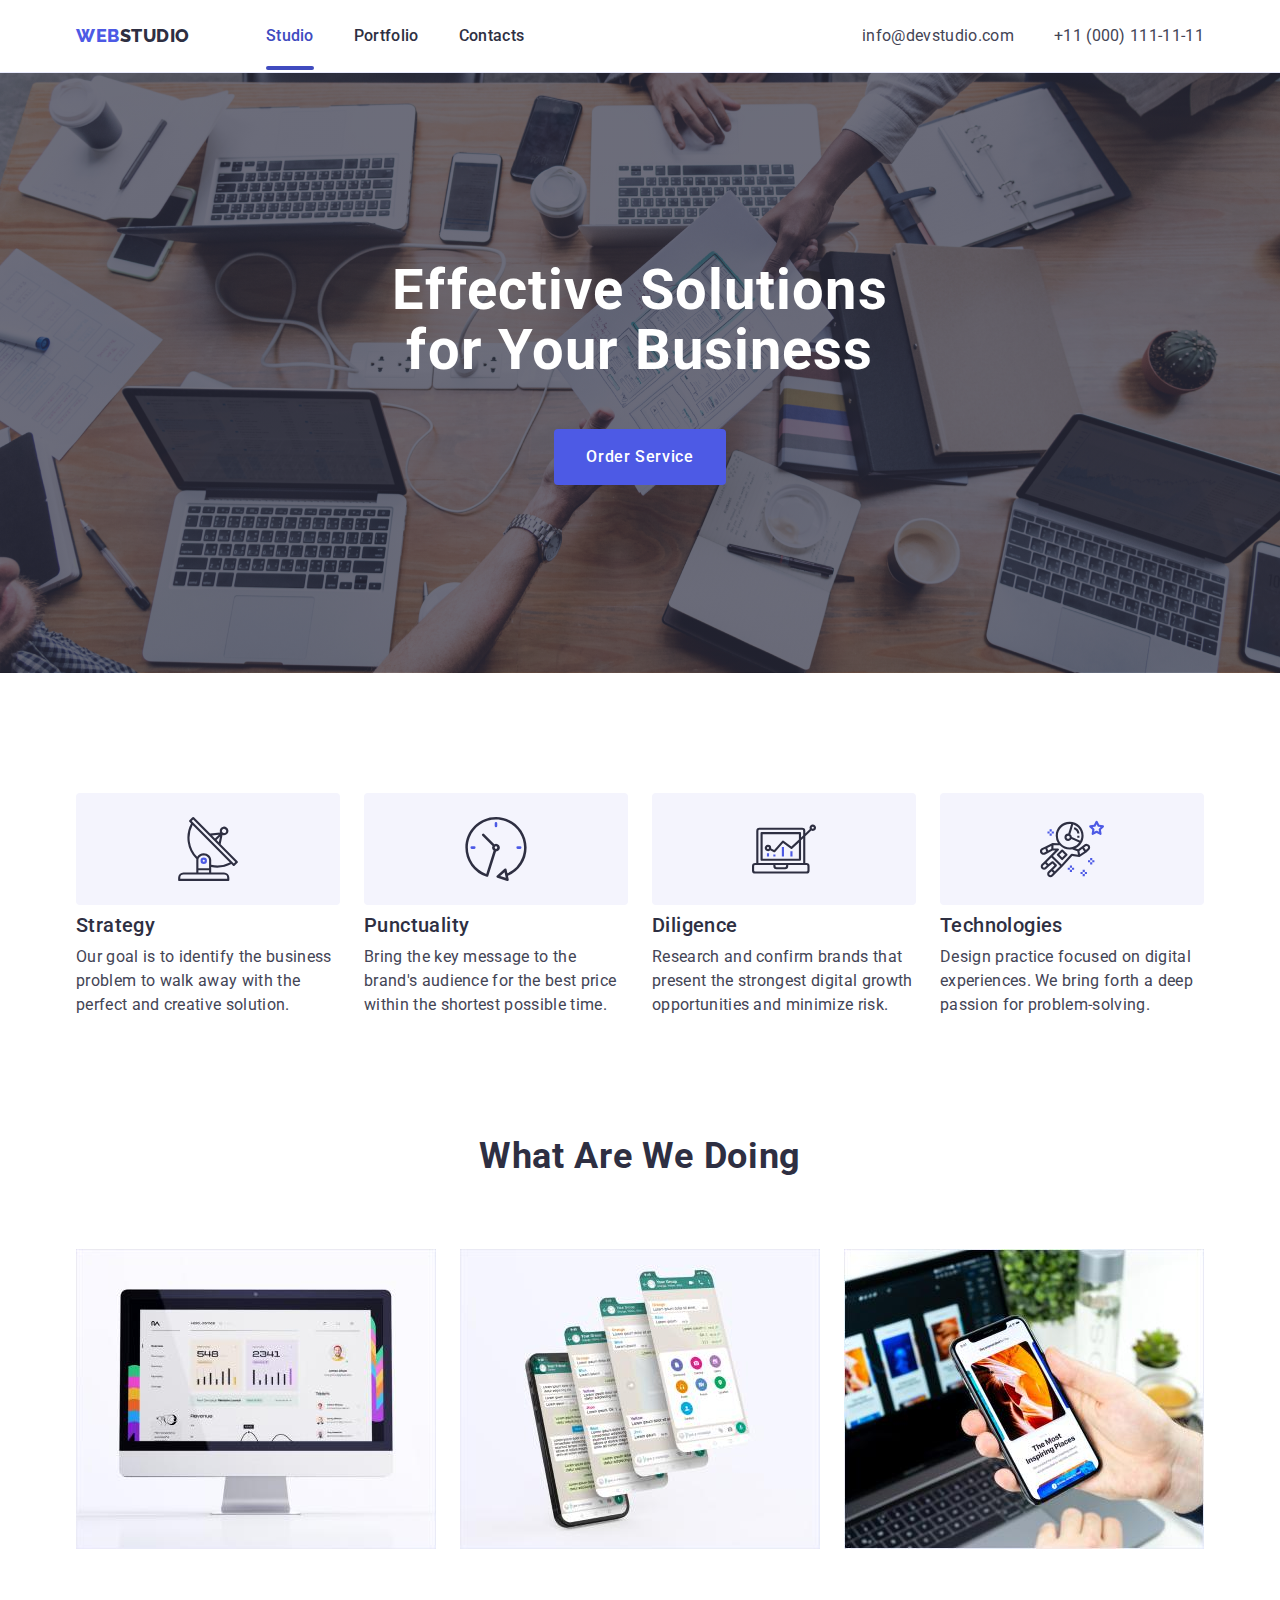
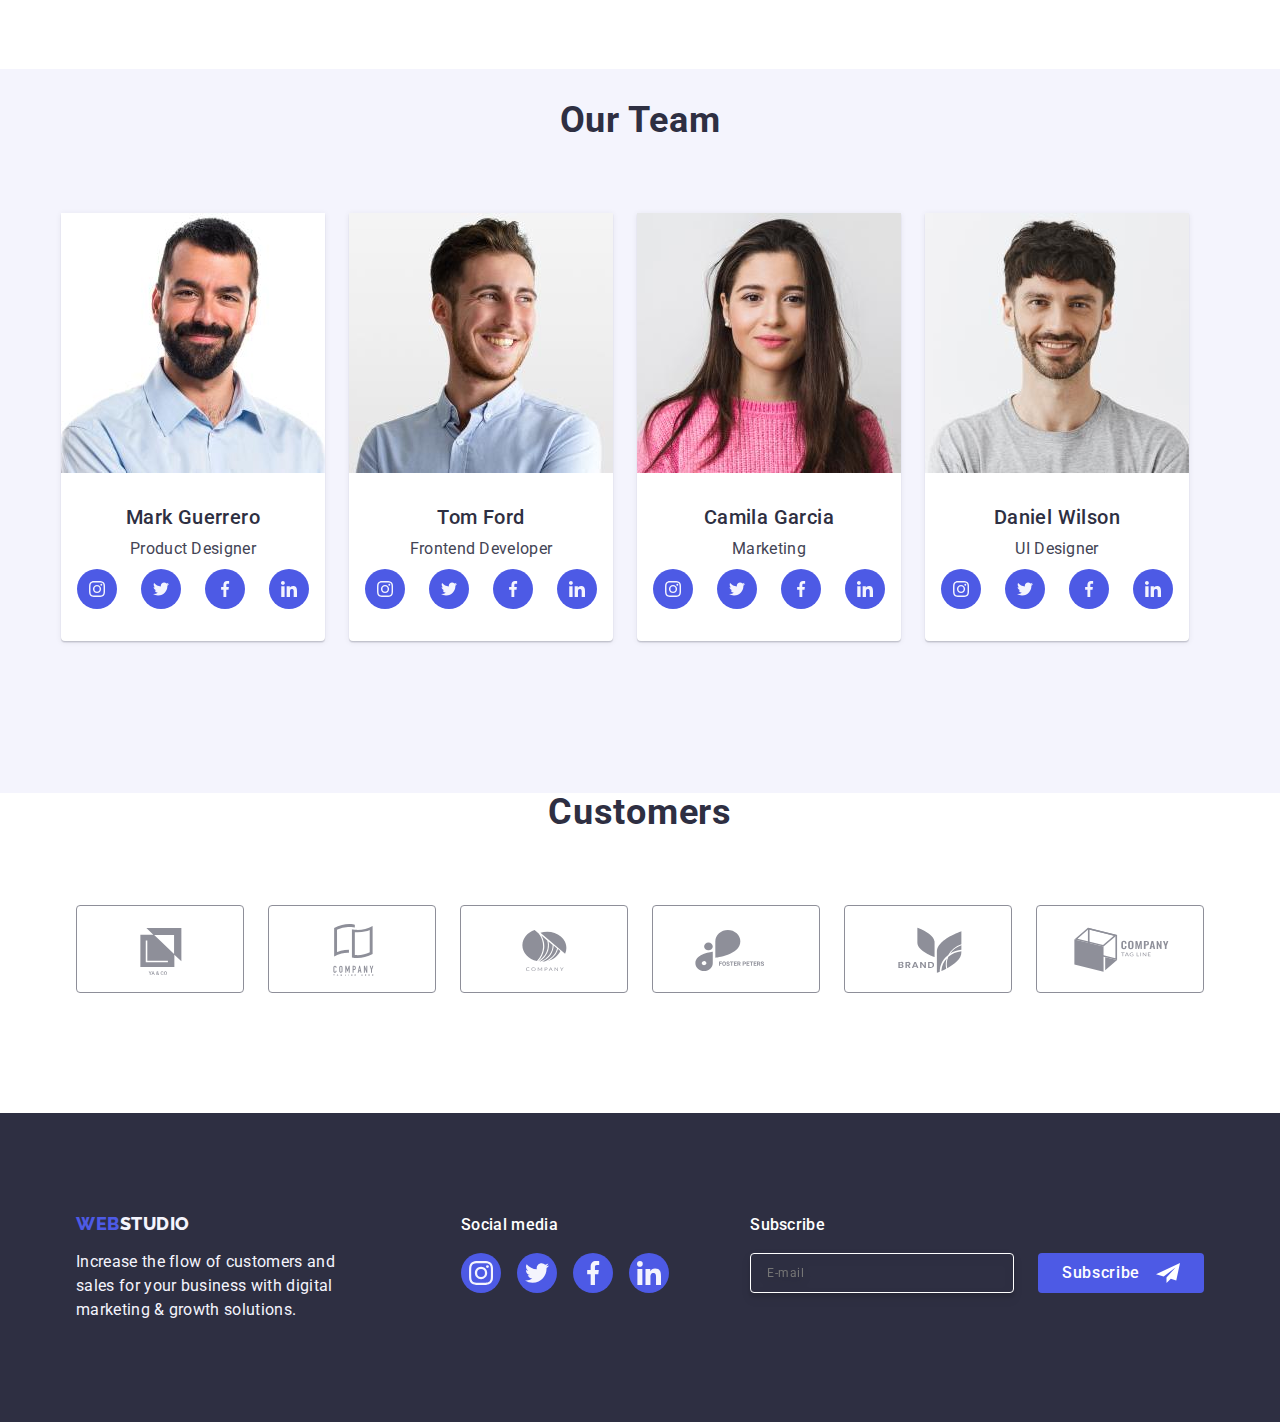
==== commit acbf3d1e: "footer fix" ====
--- a/index.html
+++ b/index.html
@@ -368,7 +368,7 @@
             digital marketing & growth solutions.
           </p>
         </div>
-        <div class="footer-info">
+        <div class="empty">
           <p class="footer-social">Social media</p>
           <ul class="footer-social-links list">
             <li class="empty">
@@ -443,7 +443,7 @@
                 name="user-name"
                 id="user-name"
               />
-              <svg class="modal-icon" width="8" height="8">
+              <svg class="modal-icon" width="18" height="24">
                 <use href="./images/icons.svg#icon-person"></use>
               </svg>
             </div>
@@ -459,7 +459,7 @@
                 name="order-phone"
                 id="order-phone"
               />
-              <svg class="modal-icon" width="8" height="8">
+              <svg class="modal-icon" width="18" height="24">
                 <use href="./images/icons.svg#icon-phone"></use>
               </svg>
             </div>
@@ -475,12 +475,12 @@
                 name="order-email"
                 id="order-email"
               />
-              <svg class="modal-icon" width="" height="">
+              <svg class="modal-icon" width="18" height="24">
                 <use href="./images/icons.svg#icon-email"></use>
               </svg>
             </div>
           </div>
-          <div class="modal-input-container">
+          <div class="modal-input-container modal-textarea-container">
             <label class="modal-label" for="user-comment">
               <span class="modal-header-name">Comment</span>
             </label>
@@ -488,22 +488,29 @@
               name="user-comment"
               id="user-comment"
               class="modal-textarea"
-              placeholder="Text Input"
+              placeholder="Text input"
               rows="4"
             >
             </textarea>
           </div>
           <div class="modal-accept">
-            <input class="checkbox visually-hidden" id="user-privacy" name="user-privacy" type="checkbox" value="true" />
-            <label class="modal-accept" for="user-privacy"></label>
+            <input
+              class="checkbox visually-hidden"
+              id="user-privacy"
+              name="user-privacy"
+              type="checkbox"
+              value="true"
+            />
+            <label class="modal-accept-label" for="user-privacy">
               <span class="custom-checkbox">
                 <svg class="custom-checkbox-icon" width="10" height="8">
                   <use href="./images/icons.svg#icon-check"></use>
                 </svg>
               </span>
-              <span class="modal-accept-text">I accept the terms and conditions of the
-                  <a class="modal-link" href="">Privacy Policy</a>
-              </span>
+              <!--span class="modal-accept-text"-->
+              I accept the terms and conditions of the
+              <a class="modal-link" href="">Privacy Policy</a>
+              <!--/span-->
             </label>
           </div>
           <button class="btn-hero" type="submit">Send</button>
--- a/css/styles.css
+++ b/css/styles.css
@@ -50,7 +50,6 @@
 .middle_header{
     font-weight: 700;
     font-size: 36px;
-    line-height: 40px;
     letter-spacing: 0.02em;
     text-align: center;
     color: #2e2f42;
@@ -59,7 +58,6 @@
     margin-bottom: 72px;
 }
 .small_header{
-    letter-spacing: 0.02em;
     font-weight: 500;
     font-size: 20px;
     line-height: 1.2;
@@ -166,7 +164,6 @@
     font-size: 18px;
     line-height: 1.17;
     text-transform: uppercase;
-    /* IRIS */
     color: #4D5AE5; 
     margin-right: 76px;
     display: inline-block;
@@ -221,7 +218,8 @@
     color: #434455;
 }
 .team-description{
-        text-align: center;
+    text-align: center;
+    margin-bottom: 8px;
 }
 .summary{
     font-size: 16px;
@@ -232,6 +230,7 @@
 }
 .logo-footer{
     margin-bottom: 16px;
+    margin-right: 40px;
 }
 .customers-link {
     width: 168px;
@@ -272,7 +271,7 @@
 }
 
 .customers-section {
-    padding: 120px 0
+    padding-bottom: 120px;
 }
 .footer{
     background: #2E2F42;
@@ -301,22 +300,17 @@
         box-shadow 250ms cubic-bezier(0.4, 0, 0.2, 1);
 }
 
-.btn-portfolio:focus{
+.btn-portfolio:focus,
+.btn-portfolio:hover{
     color: #FFFFFF;
     background: #404BBF;
     border: 1px solid transparent;
     box-shadow: 0px 3px 1px rgba(0, 0, 0, 0.1), 0px 2px 1px rgba(0, 0, 0, 0.08), 0px 2px 2px rgba(0, 0, 0, 0.12);
 }
-.btn-portfolio:hover{
-    color: #FFFFFF;
-    background: #404BBF;
-    border: 1px solid transparent;   
-    box-shadow: 0px 3px 1px rgba(0, 0, 0, 0.1), 0px 2px 1px rgba(0, 0, 0, 0.08), 0px 2px 2px rgba(0, 0, 0, 0.12);
-}
 .team-section{
     background-color: #F4F4FD;
     background: var(--cloud);
-    padding: 120px 0;
+    padding-bottom: 120px;
 }
 .team-item{
     background-color: #FFFFFF;
@@ -328,12 +322,6 @@
     fill: var(--cloud);
 }
 .card{
-    display: flex;
-    width: 232px;
-    flex-direction: column;
-    justify-content: center;
-    align-items: center;
-    gap: 8px;
     padding: 32px 0;    
     margin: 0 auto;
 }
@@ -383,24 +371,18 @@
     display: flex;
     gap: 24px;
     align-items: center;
-    margin-top: 72px;
 }
 .doing-elemment{
     width: 360px;
 }
 .strategy-element {
-    display: flex;
     width: 264px;
-    flex-direction: column;
-    align-items: flex-start;
-    gap: 8px;
 }
 .strategy-section {
     padding: 120px 0;
     
 }
 .strategy-icon {
-    margin: 0 auto;
     fill: #f4f4fd;
 }
 .strategy-link {
@@ -457,19 +439,19 @@
 }
 .footer-container {
     display: flex;
+    gap: 80px;
     align-items: baseline;
+    justify-content: space-between;
     flex-shrink: 0;
 }
 
 .footer-info {
-    margin-right: 120px;
+     margin-right: 40px;
 }
 
 .footer-social{
     color: white;
-    font-family: Roboto;
-    font-size: 16px;
-    font-style: normal;
+    font-size: 16px;
     font-weight: 500;
     line-height: 24px;
     letter-spacing: 0.32px;
@@ -553,7 +535,6 @@
 
 
 .footer-subscribe-icon {
-    margin-left: 16px;
     fill: var(--white, #FFF);
 }
 .footer-subscribe-form{
@@ -578,7 +559,6 @@
     flex-wrap: wrap;
     row-gap: 48px;
     column-gap: 24px;
-    padding-bottom: 120px;
 }
 .portfolio-card{
     border: 1px solid #e7e9fc;
@@ -598,7 +578,8 @@
     transition: box-shadow 250ms cubic-bezier(0.4, 0, 0.2, 1);
     /* для плавної появи тіні */
 }
-.portfolio-link:hover{
+.portfolio-link:hover,
+.portfolio-link:focus{
     box-shadow: 0px 1px 6px rgba(46, 47, 66, 0.08), 0px 1px 1px rgba(46, 47, 66, 0.16), 0px 2px 1px rgba(46, 47, 66, 0.08);
 }
 .backdrop{
@@ -658,10 +639,11 @@
     border-radius: 4px;
     border: 1px solid var(--navyblue-modal, rgba(46, 47, 66, 0.40));
     outline: transparent;
-    transition: border 250ms cubic-bezier(0.4, 0, 0.2, 1);
+    transition: border-color 250ms cubic-bezier(0.4, 0, 0.2, 1);
+    background-color: transparent;
 }
 .modal-input:focus, .modal-textarea:focus {
-    border: 1px solid var(--iris, #4D5AE5);
+    border-color: var(--iris, #4D5AE5);
 }
 .modal-input:focus + .modal-icon {
     fill: var(--iris, #4D5AE5);
@@ -681,14 +663,19 @@
     height: 18px;
     margin: 3px 0;
     position: absolute;
-    bottom: 8px;
     left: 16px;
+    top: 50%;
+    transform: translateY(-50%);
+    /* bottom: 8px; */
     transition: fill 250ms cubic-bezier(0.4, 0, 0.2, 1);
+}
+.modal-textarea-container {
+    margin-bottom: 16px
 }
 .modal-textarea{
     color: var(--navyblue-modal, rgba(46, 47, 66, 0.40));
+    line-height: 1.17;
     font-size: 12px;
-    line-height: 14px;
     letter-spacing: 0.48px;
     height: 120px;
     width: 100%;
@@ -697,8 +684,8 @@
     padding: 8px 16px;
     resize: none;
     outline: transparent;
+    background-color: transparent;
     transition: border-color 250ms cubic-bezier(0.4, 0, 0.2, 1);
-    transition: border 250ms cubic-bezier(0.4, 0, 0.2, 1);
 }
 .modal-accept {
     margin-bottom: 24px;
@@ -706,30 +693,42 @@
     align-items: center;
     gap: 8px;
 }
-
-
-.checkbox:checked + .custom-checkbox {
-    border-color: var(--ocean, #404BBF);
-    background-color: var(--ocean, #404BBF);
+.modal-accept-label {
+    font-size: 12px;
+    line-height: 1.17;
+    letter-spacing: 0.04em;
+    color: #8e8f99;
+}
+
+
+.checkbox:checked + .modal-accept-label > .custom-checkbox {
+
+    border-color: var(--ocean, #404bbf);
+    background-color: var(--ocean, #404bbf);
+    border: none;
+    fill: #F4F4FD;
+
 }
 .custom-checkbox-icon{
     opacity: 0;
     transition: opacity 250ms cubic-bezier(0.4, 0, 0.2, 1)
 }
 
-.checkbox:checked + .custom-checkbox > .custom-checkbox-icon {
+.checkbox:checked + .modal-accept-label > .custom-checkbox > .custom-checkbox-icon {
     opacity: 100%;
 }
 .custom-checkbox {
-    display: flex;
+    display: inline-flex;
+    fill: transparent;
     align-items: center;
     justify-content: center;
     width: 16px;
     height: 16px;
     border-radius: 2px;
     border: 1px solid var(--navyblue-modal, rgba(46, 47, 66, 0.40));
-    transition: border-color 250ms cubic-bezier(0.4, 0, 0.2, 1),
-                background-color 250ms cubic-bezier(0.4, 0, 0.2, 1);
+    transition: background-color 250ms cubic-bezier(0.4, 0, 0.2, 1), 
+            border 250ms cubic-bezier(0.4, 0, 0.2, 1), 
+            fill 250ms cubic-bezier(0.4, 0, 0.2, 1);
 }
 
 .modal-accept-text {
@@ -756,7 +755,7 @@
     box-shadow: 0px 1px 1px rgba(0, 0, 0, 0.14), 0px 1px 3px rgba(0, 0, 0, 0.12), 0px 2px 1px rgba(0, 0, 0, 0.2);
     border-radius: 4px;
     transition: transform 250ms cubic-bezier(0.4, 0, 0.2, 1);
-    padding: 76px 24px 24px 24px;
+    padding: 72px 24px 24px 24px;
 }
 .modal-button{
     position: absolute;
@@ -811,7 +810,10 @@
     overflow: hidden;   
 }
 
-.overlay-div:hover .overlay-text{
+.portfolio-link:hover .overlay-text{
+    transform: translateY(0);
+}
+.portfolio-link:focus .overlay-text {
     transform: translateY(0);
 }
 .overlay-text {
@@ -831,4 +833,3 @@
     transform: translateY(100%);
     transition: transform 250ms cubic-bezier(0.4, 0, 0.2, 1);
 }
-
